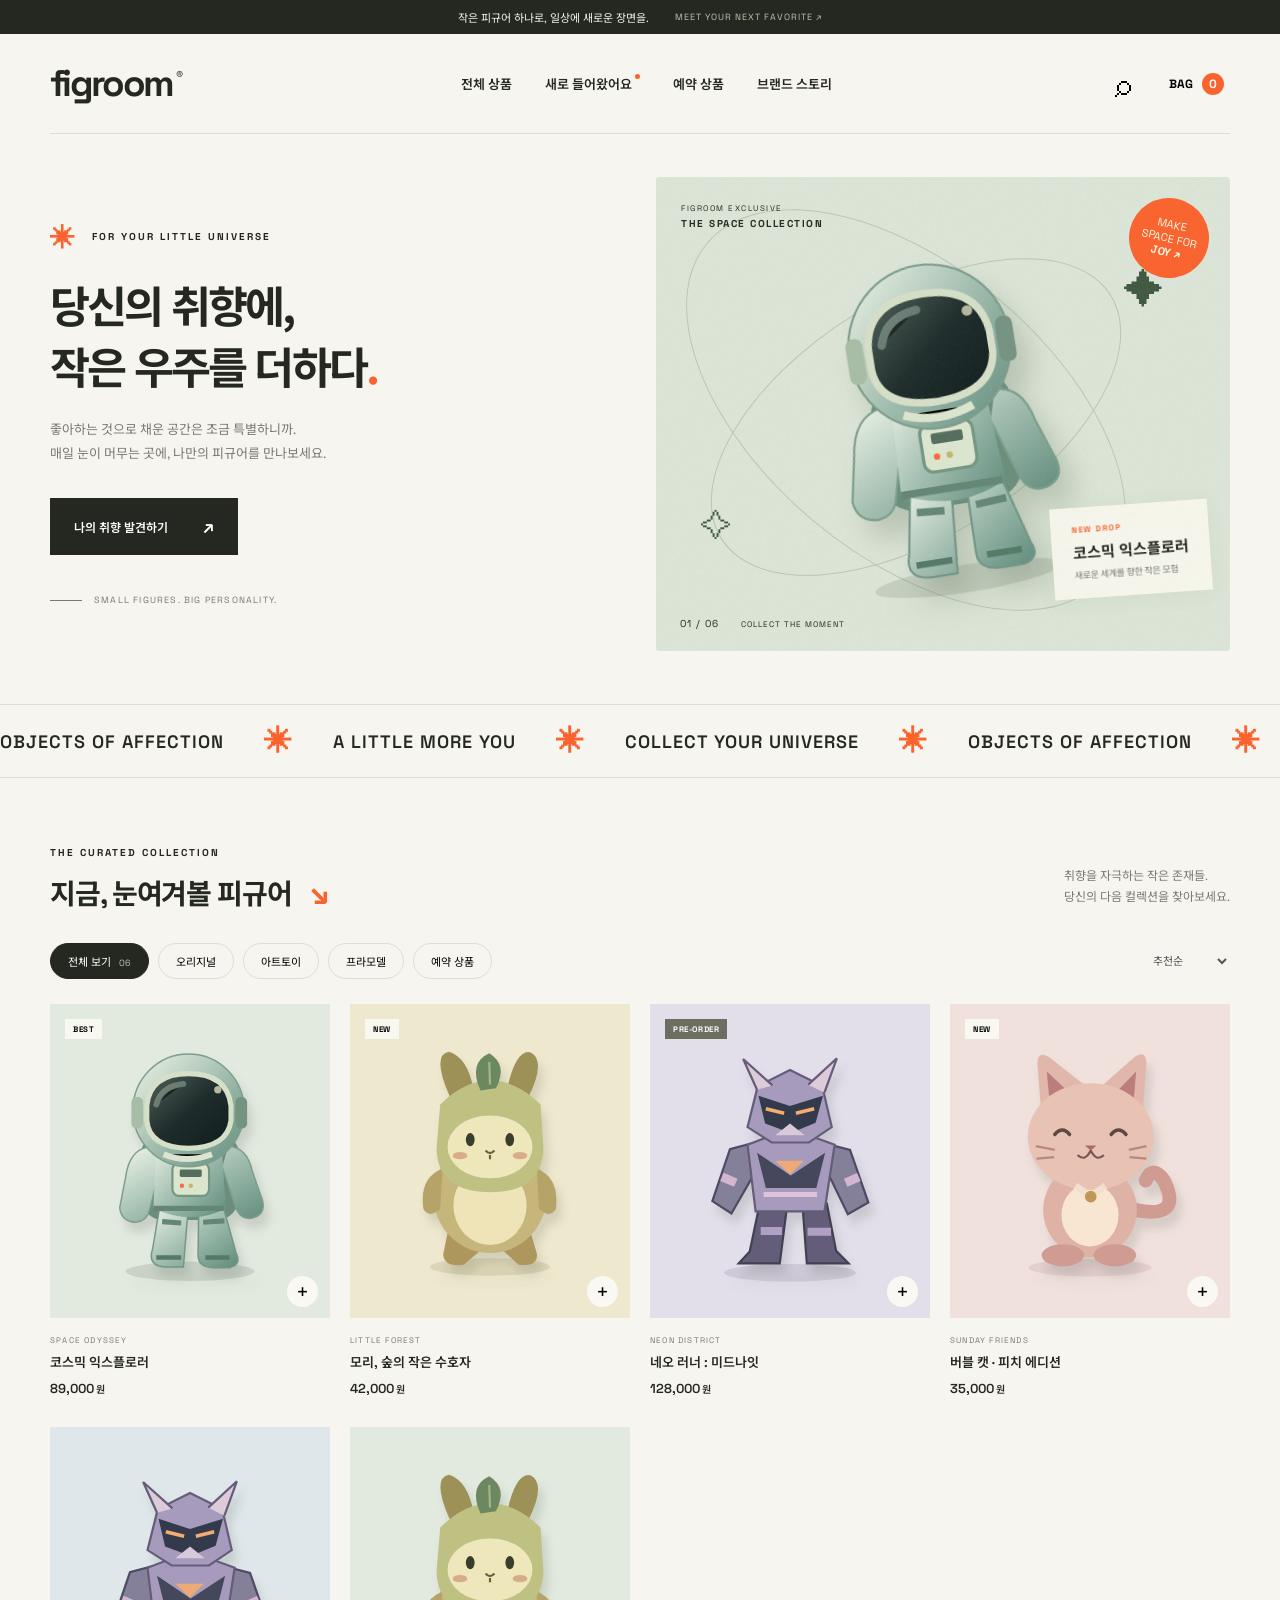
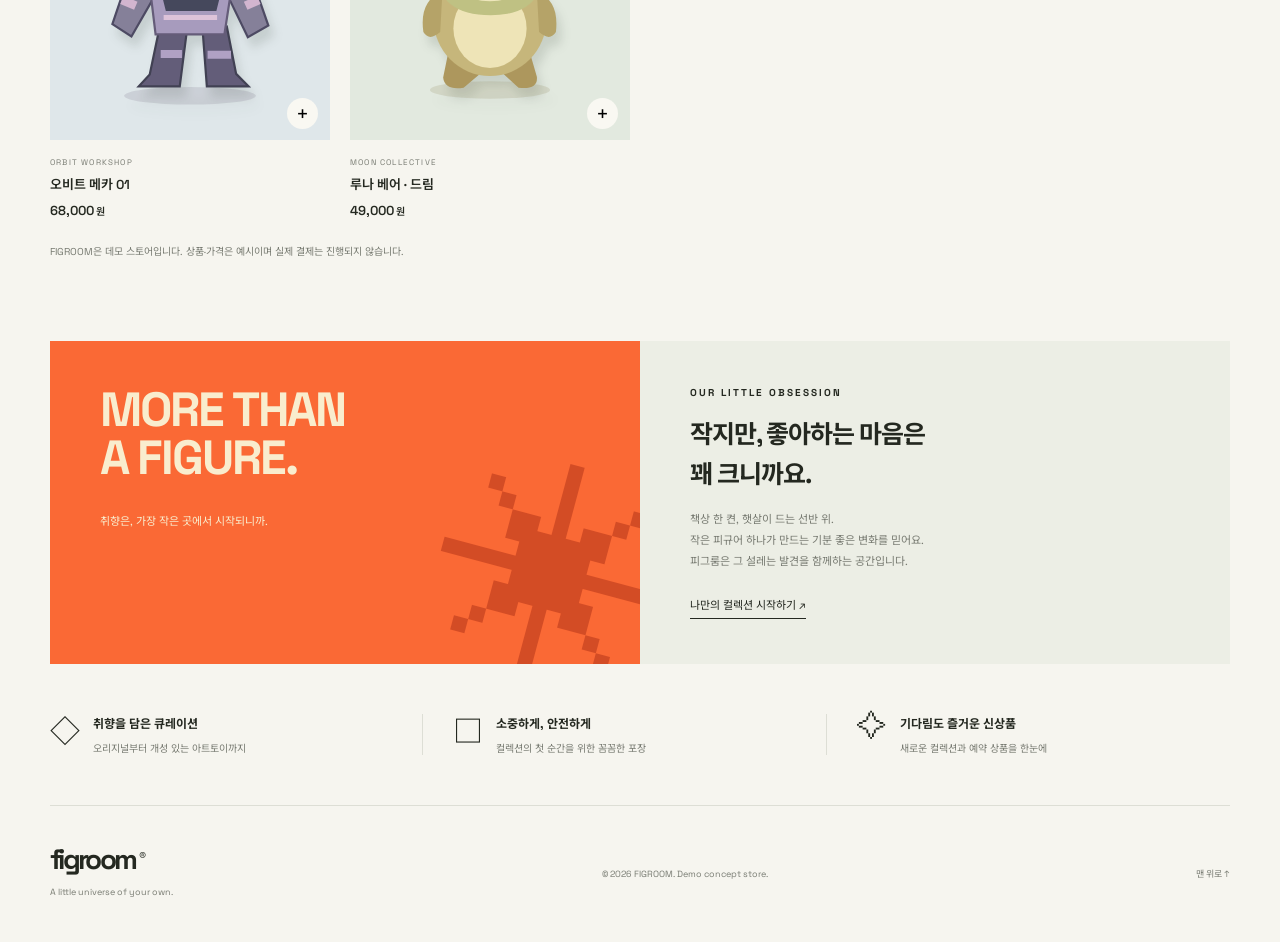
==== browser/static/index.html @ 765679f6 "Add files via upload" ====
<!doctype html>
<html lang="ko">
<head>
  <meta charset="UTF-8"><meta name="viewport" content="width=device-width, initial-scale=1">
  <meta name="theme-color" content="#f6f5ef"><meta name="description" content="취향이 모이는 작은 우주, FIGROOM. 오리지널 피규어와 아트토이를 발견하세요.">
  <title>FIGROOM — 취향이 모이는 작은 우주</title>
  <link rel="stylesheet" href="style.css"><script src="app.js" defer></script>
</head>
<body>
  <div class="announcement">작은 피규어 하나로, 일상에 새로운 장면을. <span>MEET YOUR NEXT FAVORITE ↗</span></div>
  <header class="header wrap">
    <a class="logo" href="#" aria-label="피그룸 홈">figroom<span>®</span></a>
    <nav aria-label="메인 메뉴"><a href="#collection">전체 상품</a><a href="#collection" data-nav="new">새로 들어왔어요 <i></i></a><a href="#collection" data-nav="preorder">예약 상품</a><a href="#story">브랜드 스토리</a></nav>
    <div class="header-actions"><button class="icon-button" id="search-toggle" aria-label="상품 검색">⌕</button><button class="bag-button" id="cart-open" aria-label="장바구니 열기">BAG <span id="cart-count">0</span></button></div>
  </header>
  <main>
    <section class="hero wrap">
      <div class="hero-copy"><div class="eyebrow"><span class="little-star">✳</span> FOR YOUR LITTLE UNIVERSE</div><h1>당신의 취향에,<br>작은 우주를 더하다<span>.</span></h1><p>좋아하는 것으로 채운 공간은 조금 특별하니까.<br>매일 눈이 머무는 곳에, 나만의 피규어를 만나보세요.</p><a class="button dark" href="#collection">나의 취향 발견하기 <span>↗</span></a><div class="hero-foot"><span class="line"></span> SMALL FIGURES. BIG PERSONALITY.</div></div>
      <div class="hero-art"><span class="orbit orbit-one"></span><span class="orbit orbit-two"></span><div class="art-label">FIGROOM EXCLUSIVE<br><b>THE SPACE COLLECTION</b></div><span class="floating-star star-one">✦</span><span class="floating-star star-two">✧</span><div id="hero-figure" class="hero-figure" role="img" aria-label="민트색 우주복을 입은 코스믹 익스플로러 피규어"></div><div class="edition">01 / 06 <span>COLLECT THE MOMENT</span></div><div class="hero-tag"><span>NEW DROP</span><b>코스믹 익스플로러</b><small>새로운 세계를 향한 작은 모험</small></div><div class="round-label">MAKE<br>SPACE FOR<br><b>JOY ↗</b></div></div>
    </section>
    <div class="ticker" aria-hidden="true"><div>OBJECTS OF AFFECTION <span>✳</span> A LITTLE MORE YOU <span>✳</span> COLLECT YOUR UNIVERSE <span>✳</span> OBJECTS OF AFFECTION <span>✳</span> A LITTLE MORE YOU <span>✳</span></div></div>
    <section class="collection wrap" id="collection"><div class="section-top"><div><div class="eyebrow">THE CURATED COLLECTION</div><h2>지금, 눈여겨볼 피규어<span>↘</span></h2></div><p>취향을 자극하는 작은 존재들.<br>당신의 다음 컬렉션을 찾아보세요.</p></div><div class="collection-controls"><div class="filters" role="group" aria-label="상품 카테고리"><button class="active" data-filter="전체">전체 보기 <span>06</span></button><button data-filter="오리지널">오리지널</button><button data-filter="아트토이">아트토이</button><button data-filter="프라모델">프라모델</button><button data-filter="예약">예약 상품</button></div><label class="sort-label"><span class="sr-only">상품 정렬</span><select id="sort"><option value="featured">추천순</option><option value="low">낮은 가격순</option><option value="high">높은 가격순</option></select></label></div><div id="search-panel" hidden><label for="search">어떤 피규어를 찾으세요?</label><input type="search" id="search" placeholder="상품명 또는 시리즈 검색" autocomplete="off"></div><div class="product-grid" id="products" aria-live="polite"><p>컬렉션을 불러오고 있습니다.</p></div><p class="demo-note">FIGROOM은 데모 스토어입니다. 상품·가격은 예시이며 실제 결제는 진행되지 않습니다.</p></section>
    <section class="story wrap" id="story"><div class="story-art"><span>✳</span><b>MORE THAN<br>A FIGURE.</b><small>취향은, 가장 작은 곳에서 시작되니까.</small></div><div class="story-copy"><div class="eyebrow">OUR LITTLE OBSESSION</div><h2>작지만, 좋아하는 마음은<br>꽤 크니까요.</h2><p>책상 한 켠, 햇살이 드는 선반 위.<br>작은 피규어 하나가 만드는 기분 좋은 변화를 믿어요.<br>피그룸은 그 설레는 발견을 함께하는 공간입니다.</p><a href="#collection">나만의 컬렉션 시작하기 ↗</a></div></section>
    <section class="benefits wrap"><div><span>◇</span><b>취향을 담은 큐레이션</b><p>오리지널부터 개성 있는 아트토이까지</p></div><div><span>□</span><b>소중하게, 안전하게</b><p>컬렉션의 첫 순간을 위한 꼼꼼한 포장</p></div><div><span>✧</span><b>기다림도 즐거운 신상품</b><p>새로운 컬렉션과 예약 상품을 한눈에</p></div></section>
  </main>
  <footer class="wrap"><div><a class="logo" href="#">figroom<span>®</span></a><p>A little universe of your own.</p></div><span>© 2026 FIGROOM. Demo concept store.</span><a href="#">맨 위로 ↑</a></footer>
  <dialog id="product-dialog" aria-labelledby="detail-title"><button class="close" data-close aria-label="닫기">×</button><div id="product-detail"></div></dialog>
  <dialog id="cart-dialog" aria-labelledby="cart-title"><button class="close" data-close aria-label="닫기">×</button><h2 id="cart-title">나의 장바구니</h2><div id="cart-items"></div><div class="cart-total">합계 <b id="cart-total"></b></div><p class="demo-note">데모 스토어로 실제 주문·결제는 지원하지 않습니다.</p><button class="button dark" data-close>계속 둘러보기 ↗</button></dialog>
  <div id="toast" role="status"></div>
</body>
</html>
---- browser/static/style.css ----
@import url('https://fonts.googleapis.com/css2?family=Noto+Sans+KR:wght@400;500;600;700;800;900&family=Space+Grotesk:wght@400;500;600;700&display=swap');
:root{--bg:#f6f5ef;--ink:#242820;--muted:#787b72;--orange:#fa632e;--line:#ddded5}*{box-sizing:border-box}html{scroll-behavior:smooth;scroll-padding-top:25px}body{margin:0;background:var(--bg);color:var(--ink);font-family:'Space Grotesk','Noto Sans KR',sans-serif;font-size:14px}button,input,select{font:inherit}button,a,input,select{-webkit-tap-highlight-color:transparent}button,a{touch-action:manipulation}a{color:inherit;text-decoration:none}button{cursor:pointer}button:focus-visible,a:focus-visible,input:focus-visible,select:focus-visible{outline:3px solid var(--orange);outline-offset:5px}.wrap{max-width:1320px;width:calc(100% - 100px);margin:auto}.announcement{height:34px;background:var(--ink);color:#f6f5ef;text-align:center;font-size:11px;display:flex;align-items:center;justify-content:center;gap:26px}.announcement span{color:#bec4b1;font-size:9px;letter-spacing:1px}.header{height:100px;display:flex;align-items:center;justify-content:space-between;border-bottom:1px solid var(--line)}.logo{font-weight:700;font-size:37px;letter-spacing:-2.7px}.logo span{font-size:14px;vertical-align:top;display:inline-block;margin:7px 0 0 4px;letter-spacing:0}nav{display:flex;gap:33px;font-size:13px;font-weight:600}nav a:hover{color:var(--orange)}nav i{display:inline-block;width:5px;height:5px;border-radius:50%;background:var(--orange);vertical-align:top}.header-actions{display:flex;align-items:center;gap:26px}.icon-button{border:0;background:none;font-size:32px}.bag-button{border:0;background:none;font-size:12px;font-weight:700}.bag-button span{display:inline-grid;place-items:center;background:var(--orange);color:white;width:22px;height:22px;border-radius:50%;margin-left:6px}.hero{display:grid;grid-template-columns:1fr 1fr;min-height:570px;align-items:center;gap:32px;padding:38px 0 48px}.eyebrow{font-size:10px;font-weight:700;letter-spacing:2px}.little-star{font-size:25px;color:var(--orange);vertical-align:middle;margin-right:10px}.hero h1{font-family:'Noto Sans KR',sans-serif;font-size:clamp(32px,3.4vw,49px);letter-spacing:-2.8px;line-height:1.4;margin:21px 0}.hero h1>span{color:var(--orange)}.hero p{color:var(--muted);font-size:13px;line-height:1.9;margin:0 0 31px}.button{display:inline-flex;align-items:center;justify-content:space-between;gap:35px;padding:17px 24px;border:0;font-size:12px;font-weight:600}.dark{background:var(--ink);color:white}.dark:hover{background:var(--orange)}.button span{font-size:18px}.hero-foot{display:flex;align-items:center;gap:12px;margin-top:39px;font-size:9px;color:var(--muted);letter-spacing:1.2px}.line{width:32px;height:1px;background:var(--muted)}.hero-art{height:474px;background:#dce5d7;border-radius:3px;position:relative;overflow:hidden;isolation:isolate}.hero-art:after{content:'';position:absolute;inset:0;opacity:.18;background-image:url("data:image/svg+xml,%3Csvg viewBox='0 0 180 180' xmlns='http://www.w3.org/2000/svg'%3E%3Cfilter id='n'%3E%3CfeTurbulence type='fractalNoise' baseFrequency='.8' numOctaves='3' stitchTiles='stitch'/%3E%3C/filter%3E%3Cpath fill='%23666' filter='url(%23n)' opacity='.22' d='M0 0h180v180H0z'/%3E%3C/svg%3E");pointer-events:none;z-index:4}.art-label{position:absolute;left:25px;top:24px;font-size:8px;line-height:1.8;letter-spacing:1.5px}.art-label b{font-size:10px}.orbit{position:absolute;width:460px;height:240px;border:1px solid #b8c8b2;border-radius:50%;top:120px;left:30px;transform:rotate(-32deg)}.orbit-two{transform:rotate(40deg);width:520px;height:290px;left:-10px;top:88px}.hero-figure{position:absolute;width:320px;height:385px;left:50%;top:51%;transform:translate(-50%,-50%) rotate(-9deg);filter:drop-shadow(12px 20px 14px #72836c55);z-index:2}.hero-figure svg{height:100%;width:100%}.floating-star{position:absolute;color:#425841}.star-one{top:88px;right:66px;font-size:40px}.star-two{left:45px;bottom:105px;font-size:31px}.edition{position:absolute;left:24px;bottom:21px;font-size:10px;letter-spacing:1px}.edition span{margin-left:18px;font-size:8px}.hero-tag{position:absolute;right:20px;bottom:56px;z-index:3;background:#f9f8efe8;box-shadow:0 3px 20px #465a3710;backdrop-filter:blur(8px);padding:17px 21px;transform:rotate(-4deg)}.hero-tag span{display:block;color:var(--orange);font-size:8px;font-weight:700;letter-spacing:1.5px;margin-bottom:7px}.hero-tag b{display:block;font-size:15px}.hero-tag small{display:block;font-size:9px;margin-top:6px;color:var(--muted)}.round-label{position:absolute;right:21px;top:21px;display:grid;align-content:center;text-align:center;transform:rotate(13deg);border-radius:50%;width:80px;height:80px;background:var(--orange);color:#fff8e5;font-size:11px;line-height:1.3}.ticker{overflow:hidden;border-block:1px solid var(--line);padding:18px 0}.ticker div{display:flex;justify-content:center;align-items:center;gap:40px;width:max-content;min-width:100%;font-size:18px;font-weight:600;letter-spacing:1px}.ticker span{color:var(--orange);font-size:28px}.collection{padding:68px 0 45px}.section-top{display:flex;justify-content:space-between;align-items:end}.section-top h2{font-size:28px;letter-spacing:-1.1px;margin:13px 0 0}.section-top h2 span{display:inline-block;margin-left:18px;font-size:31px;color:var(--orange)}.section-top p{color:var(--muted);font-size:12px;line-height:1.8;margin:0 0 4px}.collection-controls{display:flex;justify-content:space-between;align-items:center;margin:30px 0 25px;gap:15px}.filters{display:flex;gap:9px;flex-wrap:wrap}.filters button{border:1px solid var(--line);background:transparent;border-radius:30px;padding:9px 17px;font-size:11px}.filters button.active{background:var(--ink);border-color:var(--ink);color:#fff}.filters button span{font-size:9px;margin-left:5px;color:#c0c6b6}.sort-label select{background:transparent;border:0;font-size:11px;padding:8px;color:#555}.product-grid{display:grid;grid-template-columns:repeat(4,1fr);gap:30px 20px}.product-card{position:relative;min-width:0}.product-image{position:relative;aspect-ratio:1/1.12;border:0;width:100%;padding:25px;background:#e4e9df;display:block;overflow:hidden;transition:background .3s}.product-image svg{width:100%;height:100%;transition:transform .4s;filter:drop-shadow(5px 10px 5px #29332322)}.product-image:hover svg{transform:translateY(-6px) rotate(-4deg)}.mint{background:#e2e9df}.yellow{background:#eee8ce}.purple{background:#e3dfea}.pink{background:#f0e1dd}.blue{background:#dfe7ea}.badge{position:absolute;top:15px;left:15px;font-size:8px;font-weight:700;letter-spacing:.6px;background:#f9f8f0;padding:5px 8px;z-index:1}.badge.preorder{color:#fff;background:#6c6f60}.add{position:absolute;bottom:90px;right:12px;width:31px;height:31px;border:0;border-radius:50%;background:#f9f8f2;font-size:21px}.add:hover{background:var(--orange);color:white}.series{font-size:8px;letter-spacing:1.2px;color:var(--muted);margin:17px 0 7px}.product-card h3{font-size:13px;font-weight:600;margin:0 0 9px}.price{font-size:13px;font-weight:600;margin:0}.price span{font-size:10px;margin-left:2px}.demo-note{font-size:10px;color:var(--muted);line-height:1.8;margin-top:24px}.story{display:grid;grid-template-columns:1fr 1fr;margin-top:25px;background:#eceee5}.story-art{background:#fa6935;padding:45px 50px;position:relative;overflow:hidden;color:#f9edce}.story-art>span{position:absolute;font-size:235px;line-height:1;right:-30px;bottom:-42px;transform:rotate(15deg);color:#d34c25}.story-art b{position:relative;font-size:48px;line-height:1;letter-spacing:-2px}.story-art small{display:block;margin-top:30px;position:relative;font-size:11px}.story-copy{padding:45px 50px}.story-copy h2{font-size:25px;letter-spacing:-1px;line-height:1.6;margin:15px 0}.story-copy p{font-size:11px;line-height:1.9;color:var(--muted)}.story-copy a{display:inline-block;border-bottom:1px solid var(--ink);font-size:11px;padding-bottom:6px;margin-top:13px}.benefits{display:grid;grid-template-columns:repeat(3,1fr);padding:50px 0;gap:30px}.benefits>div{position:relative;padding-left:43px;border-right:1px solid var(--line)}.benefits>div:last-child{border:0}.benefits span{position:absolute;left:0;top:-7px;font-size:30px}.benefits b{font-size:12px}.benefits p{font-size:10px;color:var(--muted);margin:8px 0 0}footer{border-top:1px solid var(--line);display:flex;justify-content:space-between;align-items:center;padding:35px 0}footer .logo{font-size:28px}footer p,footer>span,footer>a{font-size:9px;color:var(--muted)}dialog{border:0;background:var(--bg);padding:40px;width:min(620px,calc(100% - 32px));max-height:85vh;color:var(--ink)}dialog::backdrop{background:#20251dbc;backdrop-filter:blur(4px)}.close{position:absolute;right:13px;top:8px;background:none;border:0;font-size:28px}.detail-art{height:280px;text-align:center}.detail-art svg{height:100%;max-width:100%}.detail-copy{padding-top:10px}.detail-copy h2{font-size:23px}.detail-copy .button{margin-top:20px;width:100%}.cart-row{display:flex;align-items:center;justify-content:space-between;gap:12px;border-bottom:1px solid var(--line);padding:16px 0;font-size:12px}.cart-row small{display:block;color:var(--muted);margin-top:8px}.quantity{display:flex;align-items:center;gap:12px}.quantity button{border:1px solid var(--line);background:none;padding:5px 9px}.cart-total{display:flex;justify-content:space-between;padding:22px 0}.empty{padding:50px 0;color:var(--muted)}#toast{position:fixed;bottom:28px;left:50%;transform:translate(-50%,20px);background:var(--ink);color:white;padding:14px 24px;font-size:12px;opacity:0;transition:.25s;pointer-events:none;z-index:10}#toast.visible{opacity:1;transform:translate(-50%,0)}#search-panel{margin-bottom:25px}#search-panel label{font-size:12px;margin-right:15px}#search{border:1px solid var(--line);padding:12px;background:#fffdfa;width:min(350px,100%)}.sr-only{position:absolute;width:1px;height:1px;padding:0;overflow:hidden;clip:rect(0,0,0,0);white-space:nowrap}@media(prefers-reduced-motion:reduce){html{scroll-behavior:auto}*,*:before,*:after{transition:none!important}}@media(max-width:1000px){.wrap{width:calc(100% - 48px)}nav{gap:18px;font-size:11px}.hero{gap:20px}.hero-art{height:430px}.hero-figure{width:280px}.hero h1{font-size:34px}.hero-tag{right:12px}.product-grid{gap:25px 15px}.story-copy,.story-art{padding:35px}.story-art b{font-size:42px}.benefits{gap:15px}}@media(max-width:720px){.wrap{width:calc(100% - 36px)}.announcement{font-size:9px;height:30px}.announcement span{display:none}.header{height:78px}.logo{font-size:32px}nav{display:none}.header-actions{gap:15px}.hero{grid-template-columns:1fr;padding-top:32px;gap:28px}.hero h1{font-size:39px}.hero-copy p{font-size:12px}.hero-foot{display:none}.hero-art{height:440px}.hero-figure{width:310px}.hero-copy .eyebrow{font-size:9px}.ticker{padding:13px 0}.ticker div{font-size:14px;gap:25px}.ticker span{font-size:22px}.collection{padding-top:43px}.section-top h2{font-size:23px}.section-top p{display:none}.collection-controls{align-items:flex-start;margin-top:24px}.filters{gap:6px}.filters button{padding:8px 11px;font-size:10px}.sort-label select{max-width:79px}.product-grid{grid-template-columns:repeat(2,1fr);gap:26px 14px}.product-image{padding:16px}.add{bottom:90px}.product-card h3{font-size:11px}.series{font-size:7px}.story{grid-template-columns:1fr}.story-art{min-height:235px}.story-art b{font-size:45px}.story-copy{padding:32px}.benefits{grid-template-columns:1fr;padding:35px 0;gap:26px}.benefits>div{border:0}footer{flex-wrap:wrap;gap:20px}footer>span{order:3;width:100%}.hero-tag{bottom:54px}.section-top h2 span{margin-left:10px}#search-panel label{display:block;margin-bottom:10px}}
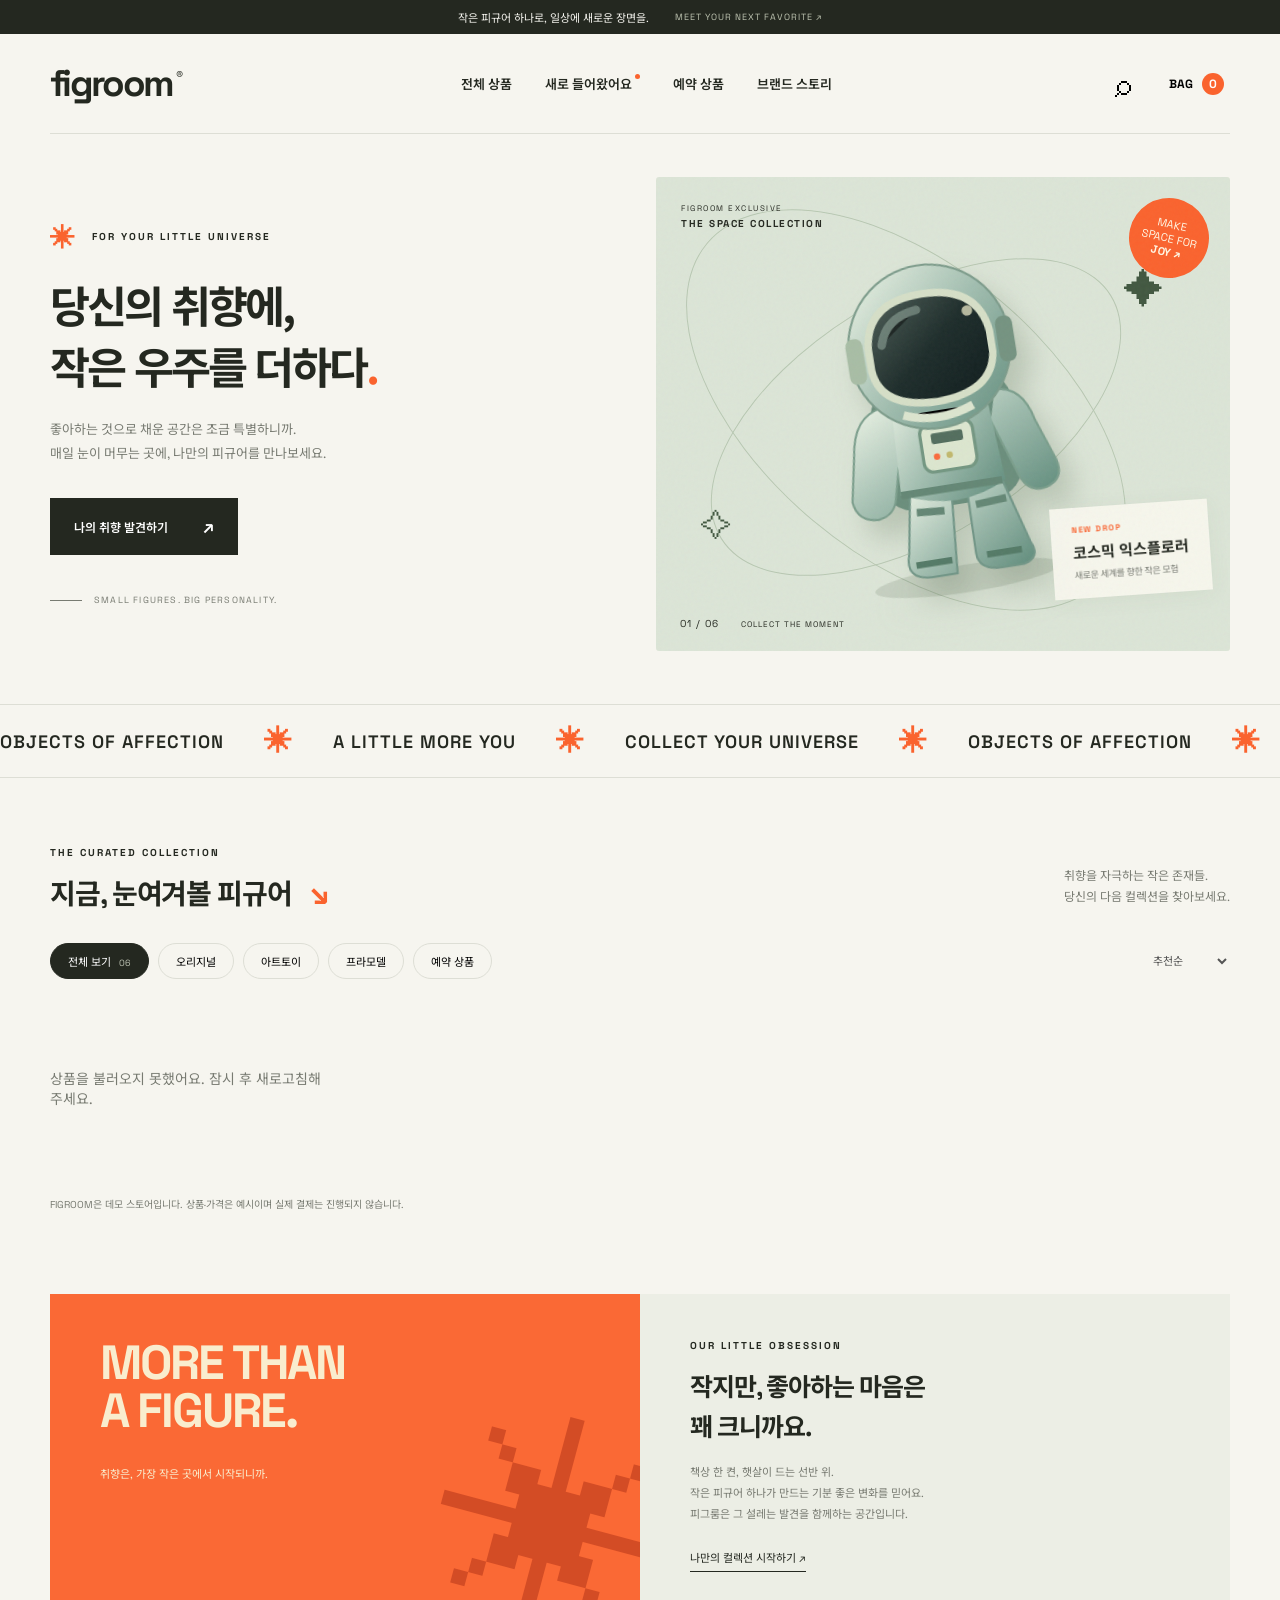
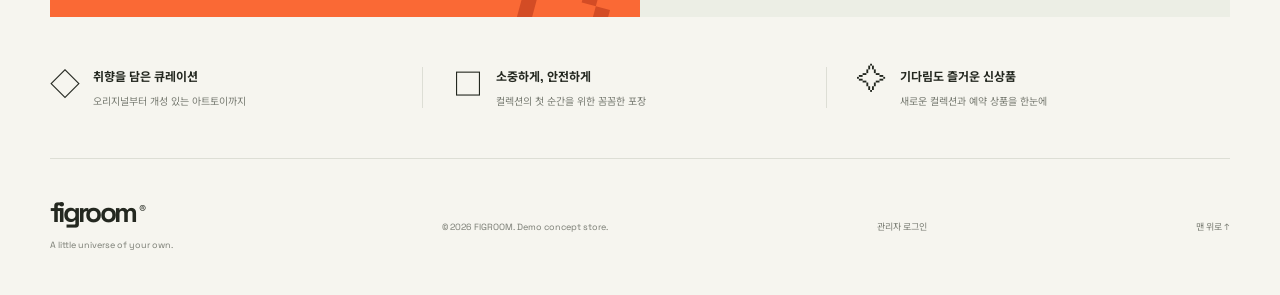
==== commit 0306f3c1: "Add files via upload" ====
--- a/browser/static/index.html
+++ b/browser/static/index.html
@@ -4,7 +4,7 @@
   <meta charset="UTF-8"><meta name="viewport" content="width=device-width, initial-scale=1">
   <meta name="theme-color" content="#f6f5ef"><meta name="description" content="취향이 모이는 작은 우주, FIGROOM. 오리지널 피규어와 아트토이를 발견하세요.">
   <title>FIGROOM — 취향이 모이는 작은 우주</title>
-  <link rel="stylesheet" href="style.css"><script src="app.js" defer></script>
+  <link rel="stylesheet" href="style.css"><script src="supabase-client.js" defer></script><script src="app.js" defer></script>
 </head>
 <body>
   <div class="announcement">작은 피규어 하나로, 일상에 새로운 장면을. <span>MEET YOUR NEXT FAVORITE ↗</span></div>
@@ -23,7 +23,7 @@
     <section class="story wrap" id="story"><div class="story-art"><span>✳</span><b>MORE THAN<br>A FIGURE.</b><small>취향은, 가장 작은 곳에서 시작되니까.</small></div><div class="story-copy"><div class="eyebrow">OUR LITTLE OBSESSION</div><h2>작지만, 좋아하는 마음은<br>꽤 크니까요.</h2><p>책상 한 켠, 햇살이 드는 선반 위.<br>작은 피규어 하나가 만드는 기분 좋은 변화를 믿어요.<br>피그룸은 그 설레는 발견을 함께하는 공간입니다.</p><a href="#collection">나만의 컬렉션 시작하기 ↗</a></div></section>
     <section class="benefits wrap"><div><span>◇</span><b>취향을 담은 큐레이션</b><p>오리지널부터 개성 있는 아트토이까지</p></div><div><span>□</span><b>소중하게, 안전하게</b><p>컬렉션의 첫 순간을 위한 꼼꼼한 포장</p></div><div><span>✧</span><b>기다림도 즐거운 신상품</b><p>새로운 컬렉션과 예약 상품을 한눈에</p></div></section>
   </main>
-  <footer class="wrap"><div><a class="logo" href="#">figroom<span>®</span></a><p>A little universe of your own.</p></div><span>© 2026 FIGROOM. Demo concept store.</span><a href="#">맨 위로 ↑</a></footer>
+  <footer class="wrap"><div><a class="logo" href="#">figroom<span>®</span></a><p>A little universe of your own.</p></div><span>© 2026 FIGROOM. Demo concept store.</span><a href="admin.html">관리자 로그인</a><a href="#">맨 위로 ↑</a></footer>
   <dialog id="product-dialog" aria-labelledby="detail-title"><button class="close" data-close aria-label="닫기">×</button><div id="product-detail"></div></dialog>
   <dialog id="cart-dialog" aria-labelledby="cart-title"><button class="close" data-close aria-label="닫기">×</button><h2 id="cart-title">나의 장바구니</h2><div id="cart-items"></div><div class="cart-total">합계 <b id="cart-total"></b></div><p class="demo-note">데모 스토어로 실제 주문·결제는 지원하지 않습니다.</p><button class="button dark" data-close>계속 둘러보기 ↗</button></dialog>
   <div id="toast" role="status"></div>
--- a/browser/static/style.css
+++ b/browser/static/style.css
@@ -1,2 +1,3 @@
 @import url('https://fonts.googleapis.com/css2?family=Noto+Sans+KR:wght@400;500;600;700;800;900&family=Space+Grotesk:wght@400;500;600;700&display=swap');
+.product-photo{width:100%;height:100%;object-fit:contain}.product-image:has(.product-photo){padding:12px}.detail-art .product-photo{display:block;margin:auto}.add:disabled,.button:disabled{cursor:not-allowed;opacity:.45}
 :root{--bg:#f6f5ef;--ink:#242820;--muted:#787b72;--orange:#fa632e;--line:#ddded5}*{box-sizing:border-box}html{scroll-behavior:smooth;scroll-padding-top:25px}body{margin:0;background:var(--bg);color:var(--ink);font-family:'Space Grotesk','Noto Sans KR',sans-serif;font-size:14px}button,input,select{font:inherit}button,a,input,select{-webkit-tap-highlight-color:transparent}button,a{touch-action:manipulation}a{color:inherit;text-decoration:none}button{cursor:pointer}button:focus-visible,a:focus-visible,input:focus-visible,select:focus-visible{outline:3px solid var(--orange);outline-offset:5px}.wrap{max-width:1320px;width:calc(100% - 100px);margin:auto}.announcement{height:34px;background:var(--ink);color:#f6f5ef;text-align:center;font-size:11px;display:flex;align-items:center;justify-content:center;gap:26px}.announcement span{color:#bec4b1;font-size:9px;letter-spacing:1px}.header{height:100px;display:flex;align-items:center;justify-content:space-between;border-bottom:1px solid var(--line)}.logo{font-weight:700;font-size:37px;letter-spacing:-2.7px}.logo span{font-size:14px;vertical-align:top;display:inline-block;margin:7px 0 0 4px;letter-spacing:0}nav{display:flex;gap:33px;font-size:13px;font-weight:600}nav a:hover{color:var(--orange)}nav i{display:inline-block;width:5px;height:5px;border-radius:50%;background:var(--orange);vertical-align:top}.header-actions{display:flex;align-items:center;gap:26px}.icon-button{border:0;background:none;font-size:32px}.bag-button{border:0;background:none;font-size:12px;font-weight:700}.bag-button span{display:inline-grid;place-items:center;background:var(--orange);color:white;width:22px;height:22px;border-radius:50%;margin-left:6px}.hero{display:grid;grid-template-columns:1fr 1fr;min-height:570px;align-items:center;gap:32px;padding:38px 0 48px}.eyebrow{font-size:10px;font-weight:700;letter-spacing:2px}.little-star{font-size:25px;color:var(--orange);vertical-align:middle;margin-right:10px}.hero h1{font-family:'Noto Sans KR',sans-serif;font-size:clamp(32px,3.4vw,49px);letter-spacing:-2.8px;line-height:1.4;margin:21px 0}.hero h1>span{color:var(--orange)}.hero p{color:var(--muted);font-size:13px;line-height:1.9;margin:0 0 31px}.button{display:inline-flex;align-items:center;justify-content:space-between;gap:35px;padding:17px 24px;border:0;font-size:12px;font-weight:600}.dark{background:var(--ink);color:white}.dark:hover{background:var(--orange)}.button span{font-size:18px}.hero-foot{display:flex;align-items:center;gap:12px;margin-top:39px;font-size:9px;color:var(--muted);letter-spacing:1.2px}.line{width:32px;height:1px;background:var(--muted)}.hero-art{height:474px;background:#dce5d7;border-radius:3px;position:relative;overflow:hidden;isolation:isolate}.hero-art:after{content:'';position:absolute;inset:0;opacity:.18;background-image:url("data:image/svg+xml,%3Csvg viewBox='0 0 180 180' xmlns='http://www.w3.org/2000/svg'%3E%3Cfilter id='n'%3E%3CfeTurbulence type='fractalNoise' baseFrequency='.8' numOctaves='3' stitchTiles='stitch'/%3E%3C/filter%3E%3Cpath fill='%23666' filter='url(%23n)' opacity='.22' d='M0 0h180v180H0z'/%3E%3C/svg%3E");pointer-events:none;z-index:4}.art-label{position:absolute;left:25px;top:24px;font-size:8px;line-height:1.8;letter-spacing:1.5px}.art-label b{font-size:10px}.orbit{position:absolute;width:460px;height:240px;border:1px solid #b8c8b2;border-radius:50%;top:120px;left:30px;transform:rotate(-32deg)}.orbit-two{transform:rotate(40deg);width:520px;height:290px;left:-10px;top:88px}.hero-figure{position:absolute;width:320px;height:385px;left:50%;top:51%;transform:translate(-50%,-50%) rotate(-9deg);filter:drop-shadow(12px 20px 14px #72836c55);z-index:2}.hero-figure svg{height:100%;width:100%}.floating-star{position:absolute;color:#425841}.star-one{top:88px;right:66px;font-size:40px}.star-two{left:45px;bottom:105px;font-size:31px}.edition{position:absolute;left:24px;bottom:21px;font-size:10px;letter-spacing:1px}.edition span{margin-left:18px;font-size:8px}.hero-tag{position:absolute;right:20px;bottom:56px;z-index:3;background:#f9f8efe8;box-shadow:0 3px 20px #465a3710;backdrop-filter:blur(8px);padding:17px 21px;transform:rotate(-4deg)}.hero-tag span{display:block;color:var(--orange);font-size:8px;font-weight:700;letter-spacing:1.5px;margin-bottom:7px}.hero-tag b{display:block;font-size:15px}.hero-tag small{display:block;font-size:9px;margin-top:6px;color:var(--muted)}.round-label{position:absolute;right:21px;top:21px;display:grid;align-content:center;text-align:center;transform:rotate(13deg);border-radius:50%;width:80px;height:80px;background:var(--orange);color:#fff8e5;font-size:11px;line-height:1.3}.ticker{overflow:hidden;border-block:1px solid var(--line);padding:18px 0}.ticker div{display:flex;justify-content:center;align-items:center;gap:40px;width:max-content;min-width:100%;font-size:18px;font-weight:600;letter-spacing:1px}.ticker span{color:var(--orange);font-size:28px}.collection{padding:68px 0 45px}.section-top{display:flex;justify-content:space-between;align-items:end}.section-top h2{font-size:28px;letter-spacing:-1.1px;margin:13px 0 0}.section-top h2 span{display:inline-block;margin-left:18px;font-size:31px;color:var(--orange)}.section-top p{color:var(--muted);font-size:12px;line-height:1.8;margin:0 0 4px}.collection-controls{display:flex;justify-content:space-between;align-items:center;margin:30px 0 25px;gap:15px}.filters{display:flex;gap:9px;flex-wrap:wrap}.filters button{border:1px solid var(--line);background:transparent;border-radius:30px;padding:9px 17px;font-size:11px}.filters button.active{background:var(--ink);border-color:var(--ink);color:#fff}.filters button span{font-size:9px;margin-left:5px;color:#c0c6b6}.sort-label select{background:transparent;border:0;font-size:11px;padding:8px;color:#555}.product-grid{display:grid;grid-template-columns:repeat(4,1fr);gap:30px 20px}.product-card{position:relative;min-width:0}.product-image{position:relative;aspect-ratio:1/1.12;border:0;width:100%;padding:25px;background:#e4e9df;display:block;overflow:hidden;transition:background .3s}.product-image svg{width:100%;height:100%;transition:transform .4s;filter:drop-shadow(5px 10px 5px #29332322)}.product-image:hover svg{transform:translateY(-6px) rotate(-4deg)}.mint{background:#e2e9df}.yellow{background:#eee8ce}.purple{background:#e3dfea}.pink{background:#f0e1dd}.blue{background:#dfe7ea}.badge{position:absolute;top:15px;left:15px;font-size:8px;font-weight:700;letter-spacing:.6px;background:#f9f8f0;padding:5px 8px;z-index:1}.badge.preorder{color:#fff;background:#6c6f60}.add{position:absolute;bottom:90px;right:12px;width:31px;height:31px;border:0;border-radius:50%;background:#f9f8f2;font-size:21px}.add:hover{background:var(--orange);color:white}.series{font-size:8px;letter-spacing:1.2px;color:var(--muted);margin:17px 0 7px}.product-card h3{font-size:13px;font-weight:600;margin:0 0 9px}.price{font-size:13px;font-weight:600;margin:0}.price span{font-size:10px;margin-left:2px}.demo-note{font-size:10px;color:var(--muted);line-height:1.8;margin-top:24px}.story{display:grid;grid-template-columns:1fr 1fr;margin-top:25px;background:#eceee5}.story-art{background:#fa6935;padding:45px 50px;position:relative;overflow:hidden;color:#f9edce}.story-art>span{position:absolute;font-size:235px;line-height:1;right:-30px;bottom:-42px;transform:rotate(15deg);color:#d34c25}.story-art b{position:relative;font-size:48px;line-height:1;letter-spacing:-2px}.story-art small{display:block;margin-top:30px;position:relative;font-size:11px}.story-copy{padding:45px 50px}.story-copy h2{font-size:25px;letter-spacing:-1px;line-height:1.6;margin:15px 0}.story-copy p{font-size:11px;line-height:1.9;color:var(--muted)}.story-copy a{display:inline-block;border-bottom:1px solid var(--ink);font-size:11px;padding-bottom:6px;margin-top:13px}.benefits{display:grid;grid-template-columns:repeat(3,1fr);padding:50px 0;gap:30px}.benefits>div{position:relative;padding-left:43px;border-right:1px solid var(--line)}.benefits>div:last-child{border:0}.benefits span{position:absolute;left:0;top:-7px;font-size:30px}.benefits b{font-size:12px}.benefits p{font-size:10px;color:var(--muted);margin:8px 0 0}footer{border-top:1px solid var(--line);display:flex;justify-content:space-between;align-items:center;padding:35px 0}footer .logo{font-size:28px}footer p,footer>span,footer>a{font-size:9px;color:var(--muted)}dialog{border:0;background:var(--bg);padding:40px;width:min(620px,calc(100% - 32px));max-height:85vh;color:var(--ink)}dialog::backdrop{background:#20251dbc;backdrop-filter:blur(4px)}.close{position:absolute;right:13px;top:8px;background:none;border:0;font-size:28px}.detail-art{height:280px;text-align:center}.detail-art svg{height:100%;max-width:100%}.detail-copy{padding-top:10px}.detail-copy h2{font-size:23px}.detail-copy .button{margin-top:20px;width:100%}.cart-row{display:flex;align-items:center;justify-content:space-between;gap:12px;border-bottom:1px solid var(--line);padding:16px 0;font-size:12px}.cart-row small{display:block;color:var(--muted);margin-top:8px}.quantity{display:flex;align-items:center;gap:12px}.quantity button{border:1px solid var(--line);background:none;padding:5px 9px}.cart-total{display:flex;justify-content:space-between;padding:22px 0}.empty{padding:50px 0;color:var(--muted)}#toast{position:fixed;bottom:28px;left:50%;transform:translate(-50%,20px);background:var(--ink);color:white;padding:14px 24px;font-size:12px;opacity:0;transition:.25s;pointer-events:none;z-index:10}#toast.visible{opacity:1;transform:translate(-50%,0)}#search-panel{margin-bottom:25px}#search-panel label{font-size:12px;margin-right:15px}#search{border:1px solid var(--line);padding:12px;background:#fffdfa;width:min(350px,100%)}.sr-only{position:absolute;width:1px;height:1px;padding:0;overflow:hidden;clip:rect(0,0,0,0);white-space:nowrap}@media(prefers-reduced-motion:reduce){html{scroll-behavior:auto}*,*:before,*:after{transition:none!important}}@media(max-width:1000px){.wrap{width:calc(100% - 48px)}nav{gap:18px;font-size:11px}.hero{gap:20px}.hero-art{height:430px}.hero-figure{width:280px}.hero h1{font-size:34px}.hero-tag{right:12px}.product-grid{gap:25px 15px}.story-copy,.story-art{padding:35px}.story-art b{font-size:42px}.benefits{gap:15px}}@media(max-width:720px){.wrap{width:calc(100% - 36px)}.announcement{font-size:9px;height:30px}.announcement span{display:none}.header{height:78px}.logo{font-size:32px}nav{display:none}.header-actions{gap:15px}.hero{grid-template-columns:1fr;padding-top:32px;gap:28px}.hero h1{font-size:39px}.hero-copy p{font-size:12px}.hero-foot{display:none}.hero-art{height:440px}.hero-figure{width:310px}.hero-copy .eyebrow{font-size:9px}.ticker{padding:13px 0}.ticker div{font-size:14px;gap:25px}.ticker span{font-size:22px}.collection{padding-top:43px}.section-top h2{font-size:23px}.section-top p{display:none}.collection-controls{align-items:flex-start;margin-top:24px}.filters{gap:6px}.filters button{padding:8px 11px;font-size:10px}.sort-label select{max-width:79px}.product-grid{grid-template-columns:repeat(2,1fr);gap:26px 14px}.product-image{padding:16px}.add{bottom:90px}.product-card h3{font-size:11px}.series{font-size:7px}.story{grid-template-columns:1fr}.story-art{min-height:235px}.story-art b{font-size:45px}.story-copy{padding:32px}.benefits{grid-template-columns:1fr;padding:35px 0;gap:26px}.benefits>div{border:0}footer{flex-wrap:wrap;gap:20px}footer>span{order:3;width:100%}.hero-tag{bottom:54px}.section-top h2 span{margin-left:10px}#search-panel label{display:block;margin-bottom:10px}}
